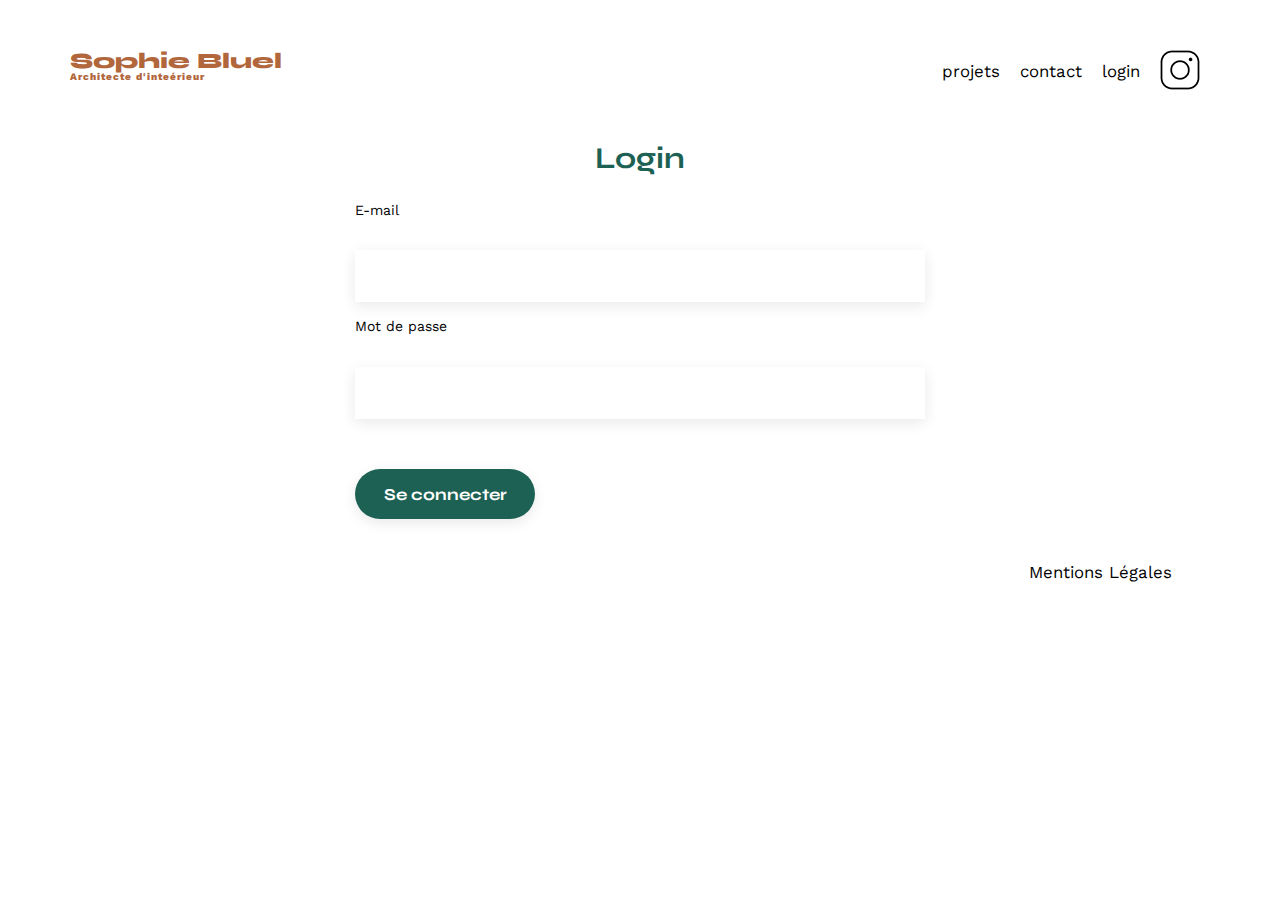
==== FrontEnd/login.html @ d4974e91 "feat login page implemented, not fonctionnal, needs adjustments on css" ====
<!DOCTYPE html>
<html lang="fr">

<head>
  <meta charset="UTF-8">
  <title>Sophie Bluel - Architecte d'intérieur</title>
  <meta name="viewport" content="width=device-width, initial-scale=1.0">
  <link rel="preconnect" href="https://fonts.googleapis.com">
  <link rel="preconnect" href="https://fonts.gstatic.com" crossorigin>
  <link rel="icon" type="image/x-icon" href="./assets/icons/favicon.ico.png">
  <link href="https://fonts.googleapis.com/css2?family=Syne:wght@700;800&family=Work+Sans&display=swap"
    rel="stylesheet">
  <meta name="description" content="">
  <link rel="stylesheet" href="./assets/style.css">

</head>

<body>
  <header>
    <h1>Sophie Bluel <span>Architecte d'inteérieur</span></h1>
    <nav>
      <ul>
        <li>projets</li>
        <li>contact</li>
        <li><a href="#" id="login">login</a></li>
        <li><img src="./assets/icons/instagram.png" alt="Instagram"></li>
      </ul>
    </nav>
  </header>
  <main>
    <section id="login">
      <h2>Login</h2>
      <form>
        <label for="email">E-mail</label>
        <input type="email" name="email" id="email" required>
        <label for="password">Mot de passe</label>
        <input type="password" name="password" id="password">
        <input type="submit" value="Se connecter">
      </form>
    </section>
  </main>

  <footer>
    <nav>
      <ul>
        <li>Mentions Légales</li>
      </ul>
    </nav>
  </footer>
  <script src="./login.js"></script>
</body>

</html>
---- FrontEnd/assets/style.css ----
/* http://meyerweb.com/eric/tools/css/reset/
   v2.0 | 20110126
   License: none (public domain)
*/

html,
body,
div,
span,
applet,
object,
iframe,
h1,
h2,
h3,
h4,
h5,
h6,
p,
blockquote,
pre,
a,
abbr,
acronym,
address,
big,
cite,
code,
del,
dfn,
em,
img,
ins,
kbd,
q,
s,
samp,
small,
strike,
strong,
sub,
sup,
tt,
var,
b,
u,
i,
center,
dl,
dt,
dd,
ol,
ul,
li,
fieldset,
form,
label,
legend,
table,
caption,
tbody,
tfoot,
thead,
tr,
th,
td,
article,
aside,
canvas,
details,
embed,
figure,
figcaption,
footer,
header,
hgroup,
menu,
nav,
output,
ruby,
section,
summary,
time,
mark,
audio,
video {
	margin: 0;
	padding: 0;
	border: 0;
	font-size: 100%;
	font: inherit;
	vertical-align: baseline;
	text-decoration: none;
}

a,
a:visited {
	color: #000000;
}

a:hover {
	color: #B1663C;
}


/* HTML5 display-role reset for older browsers */
article,
aside,
details,
figcaption,
figure,
footer,
header,
hgroup,
menu,
nav,
section {
	display: block;
}

body {
	line-height: 1;
}

ol,
ul {
	list-style: none;
}

blockquote,
q {
	quotes: none;
}

blockquote:before,
blockquote:after,
q:before,
q:after {
	content: '';
	content: none;
}

table {
	border-collapse: collapse;
	border-spacing: 0;
}

/** end reset css**/
body {
	max-width: 1140px;
	margin: auto;
	font-family: 'Work Sans';
	font-size: 14px;
}

header {
	display: flex;
	justify-content: space-between;
	margin: 50px 0
}

section {
	margin: 50px 0
}

h1 {
	display: flex;
	flex-direction: column;
	font-family: 'Syne';
	font-size: 22px;
	font-weight: 800;
	color: #B1663C
}

h1>span {
	font-family: 'Work Sans';
	font-size: 10px;
	letter-spacing: 0.1em;
	;
}

h2 {
	font-family: 'Syne';
	font-weight: 700;
	font-size: 30px;
	color: #1D6154
}

nav ul {
	display: flex;
	align-items: center;
	list-style-type: none;

}

nav li {
	padding: 0 10px;
	font-size: 1.2em;
}

li:hover {
	color: #B1663C;
}

#introduction {
	display: flex;
	align-items: center;
}

#introduction figure {
	flex: 1
}

#introduction img {
	display: block;
	margin: auto;
	width: 80%;
}

#introduction article {
	flex: 1
}

#introduction h2 {
	margin-bottom: 1em;
}

#introduction p {
	margin-bottom: 0.5em;
}

#portfolio h2 {
	text-align: center;
	margin-bottom: 1em;
}

.filters {
	display: flex;
	align-items: center;
	justify-content: center;
}

.filters .filter {
	color: #1D6154;
	font-family: 'Syne';
	font-weight: 700;
	background: none;
	padding: 5px 15px;
	margin: 20px 5px 40px;
	border: #1D6154 solid 1px;
	border-radius: 20px;
	cursor: pointer;
}

.filters .filter:hover {
	background-color: #1D6154;
	color: #ffffff;
}

.filters .filter:focus {
	background-color: #1D6154;
	color: #ffffff;
}

.gallery {
	width: 100%;
	display: grid;
	grid-template-columns: 1fr 1fr 1fr;
	grid-column-gap: 20px;
	grid-row-gap: 20px;
}

.gallery img {
	width: 100%;

}

#contact,
#login {
	width: 50%;
	margin: auto;
}

#contact>*,
#login>* {
	text-align: center;

}

#contact h2,
#login h2 {
	margin-bottom: 20px;
}

#contact form,
#login form {
	text-align: left;
	margin-top: 30px;
	display: flex;
	flex-direction: column;
}

#contact input,
#login input {
	height: 50px;
	font-size: 1.2em;
	border: none;
	box-shadow: 0px 4px 14px rgba(0, 0, 0, 0.09);
}

#contact label,
#login input {
	margin: 2em 0 1em 0;
}

#contact textarea {
	border: none;
	box-shadow: 0px 4px 14px rgba(0, 0, 0, 0.09);
}

input[type="submit"] {
	font-family: 'Syne';
	font-weight: 700;
	color: white;
	background-color: #1D6154;
	margin: 2em auto;
	width: 180px;
	text-align: center;
	border-radius: 60px;
}

footer nav ul {
	display: flex;
	justify-content: flex-end;
	margin: 2em;

}
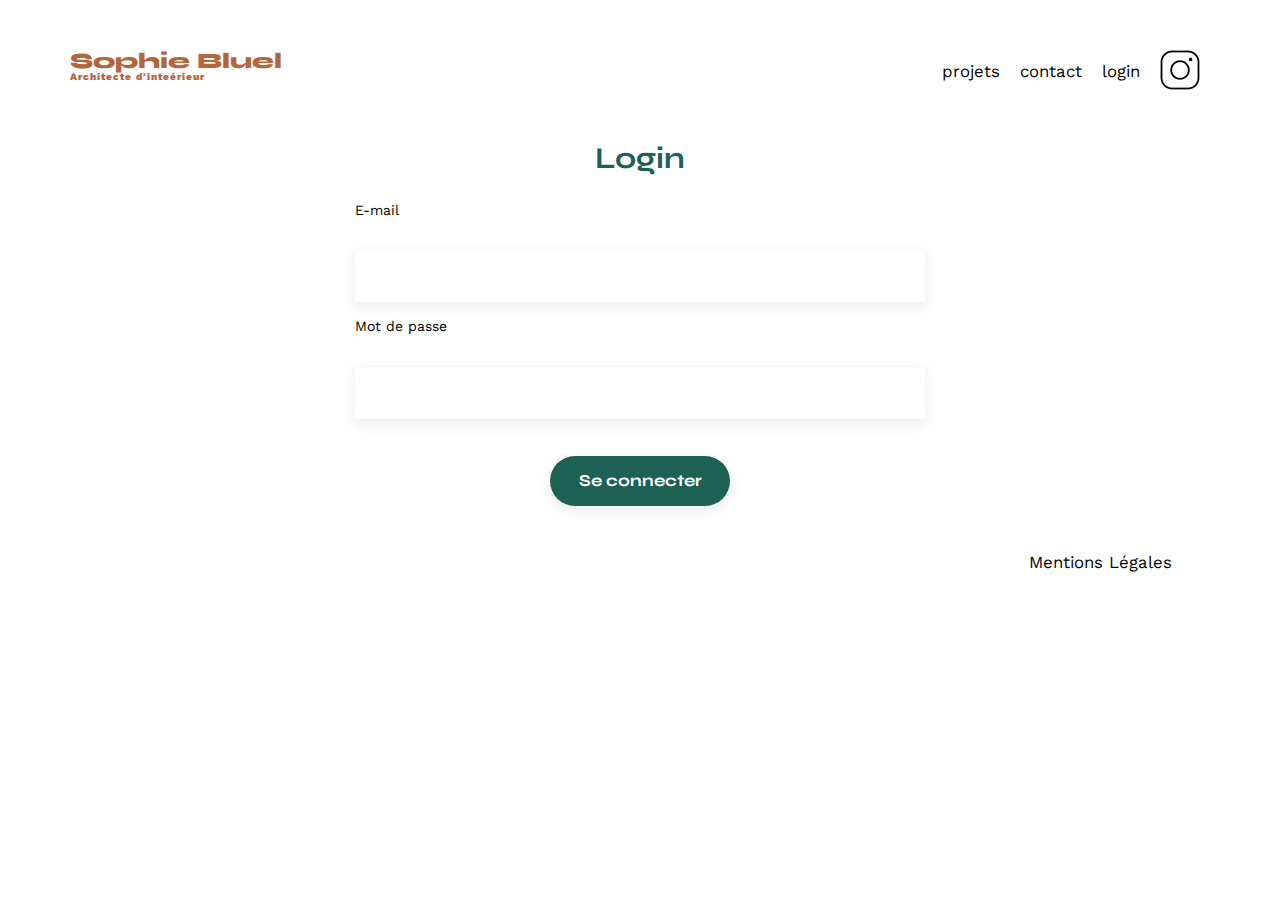
==== commit cb1b078a: "Refactor: modified error login" ====
--- a/FrontEnd/login.html
+++ b/FrontEnd/login.html
@@ -30,11 +30,13 @@
   <main>
     <section id="login">
       <h2>Login</h2>
-      <form>
+      <form id="login-form">
         <label for="email">E-mail</label>
         <input type="email" name="email" id="email" required>
         <label for="password">Mot de passe</label>
         <input type="password" name="password" id="password">
+        <div class="error">Les informations utilisateur / mot de
+          passe sont incorrectes</div>
         <input type="submit" value="Se connecter">
       </form>
     </section>
--- a/FrontEnd/assets/style.css
+++ b/FrontEnd/assets/style.css
@@ -202,6 +202,10 @@
 	color: #B1663C;
 }
 
+#logout {
+	display: none
+}
+
 #introduction {
 	display: flex;
 	align-items: center;
@@ -227,6 +231,10 @@
 
 #introduction p {
 	margin-bottom: 0.5em;
+}
+
+#modify-btn {
+	display: none;
 }
 
 #portfolio h2 {
@@ -318,7 +326,8 @@
 	box-shadow: 0px 4px 14px rgba(0, 0, 0, 0.09);
 }
 
-input[type="submit"] {
+input[type="submit"],
+#addWork {
 	font-family: 'Syne';
 	font-weight: 700;
 	color: white;
@@ -329,9 +338,73 @@
 	border-radius: 60px;
 }
 
+#login-form>input[type=submit] {
+	margin: 20px auto;
+
+}
+
+#addWork {
+	padding: 10px;
+	width: 250px;
+}
+
 footer nav ul {
 	display: flex;
 	justify-content: flex-end;
+	bottom: 0;
 	margin: 2em;
-
+}
+
+.modal {
+	display: flex;
+	align-items: center;
+	justify-content: center;
+	position: fixed;
+	top: 0;
+	left: 0;
+	width: 100%;
+	height: 100%;
+	background: rgba(0, 0, 0, 0.4);
+}
+
+h3 {
+	font-size: 26px;
+}
+
+.modal-wrapper {
+	background-color: #fff;
+	width: 700px;
+	padding: 70px;
+	margin: auto;
+	display: flex;
+	flex-direction: column;
+	justify-content: center;
+	align-items: center;
+	border-radius: 20px;
+	position: relative;
+}
+
+.modal-wrapper i {
+	font-size: 22px;
+	position: absolute;
+	top: 0;
+	right: 0;
+	margin: 25px;
+}
+
+#edit-gallery {
+	display: grid;
+	grid-template-columns: repeat(5, 1fr);
+	column-gap: 10px;
+	row-gap: 10px;
+	padding: 60px;
+}
+
+#editwork>img {
+	width: 100%;
+}
+
+.error {
+	color: red;
+	display: none;
 }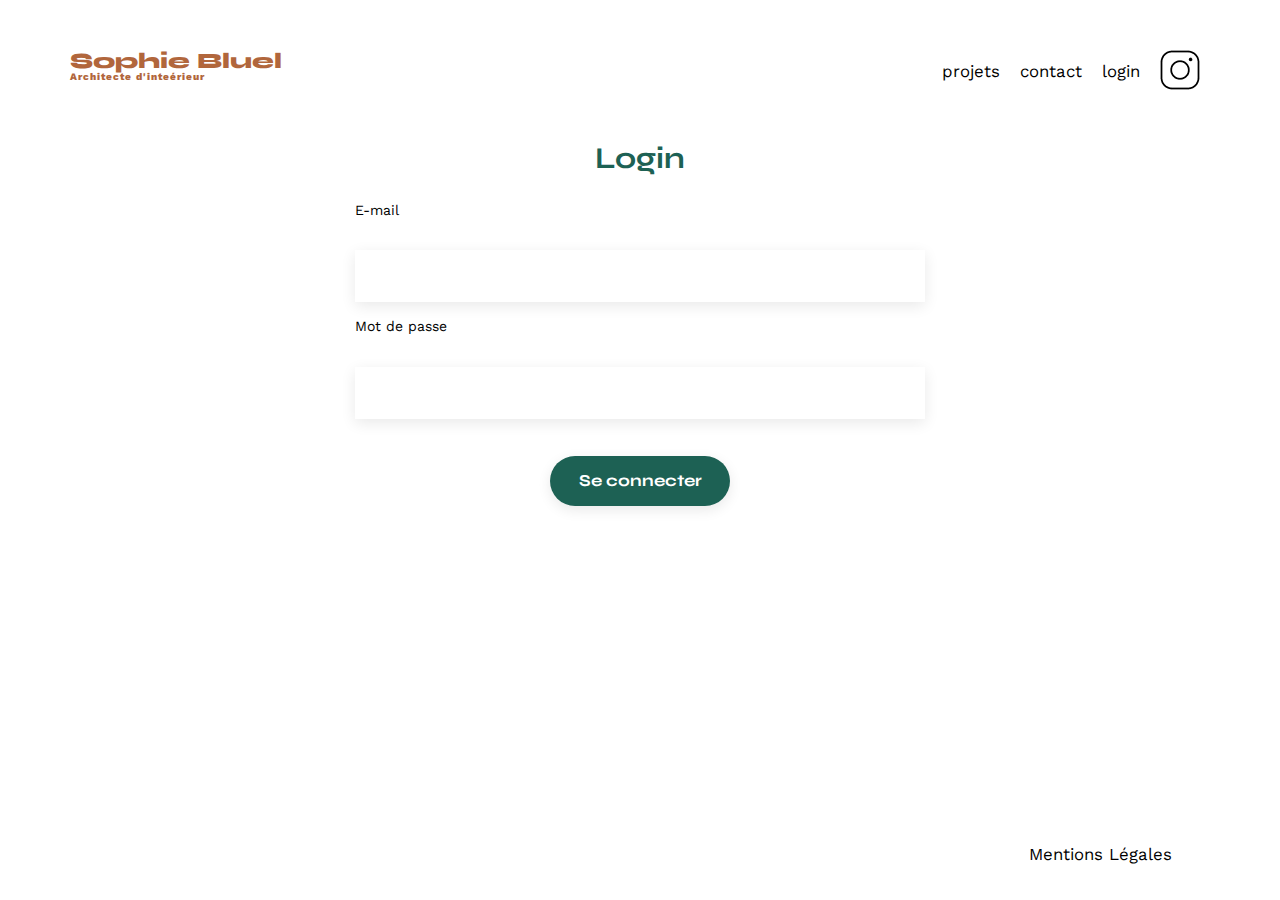
==== commit 7d432298: "feat: delete gallery" ====
--- a/FrontEnd/login.html
+++ b/FrontEnd/login.html
@@ -27,7 +27,7 @@
       </ul>
     </nav>
   </header>
-  <main>
+  <main class="loginmain">
     <section id="login">
       <h2>Login</h2>
       <form id="login-form">
--- a/FrontEnd/assets/style.css
+++ b/FrontEnd/assets/style.css
@@ -196,6 +196,7 @@
 nav li {
 	padding: 0 10px;
 	font-size: 1.2em;
+	cursor: pointer;
 }
 
 li:hover {
@@ -324,6 +325,7 @@
 #contact textarea {
 	border: none;
 	box-shadow: 0px 4px 14px rgba(0, 0, 0, 0.09);
+	resize: none;
 }
 
 input[type="submit"],
@@ -336,6 +338,26 @@
 	width: 180px;
 	text-align: center;
 	border-radius: 60px;
+	cursor: pointer;
+}
+
+.title {
+	display: flex;
+	justify-content: center;
+	align-items: center;
+}
+
+#modify-btn {
+	border: none;
+	background-color: #ffffff;
+	font-family: 'Syne';
+	font-size: 16px;
+	margin: 0 20px 20px 20px;
+	cursor: pointer;
+}
+
+.loginmain {
+	height: 75vh;
 }
 
 #login-form>input[type=submit] {
@@ -400,6 +422,13 @@
 	padding: 60px;
 }
 
+#deleteGallery {
+	color: red;
+	border: none;
+	background-color: #fff;
+	cursor: pointer;
+}
+
 #editwork>img {
 	width: 100%;
 }
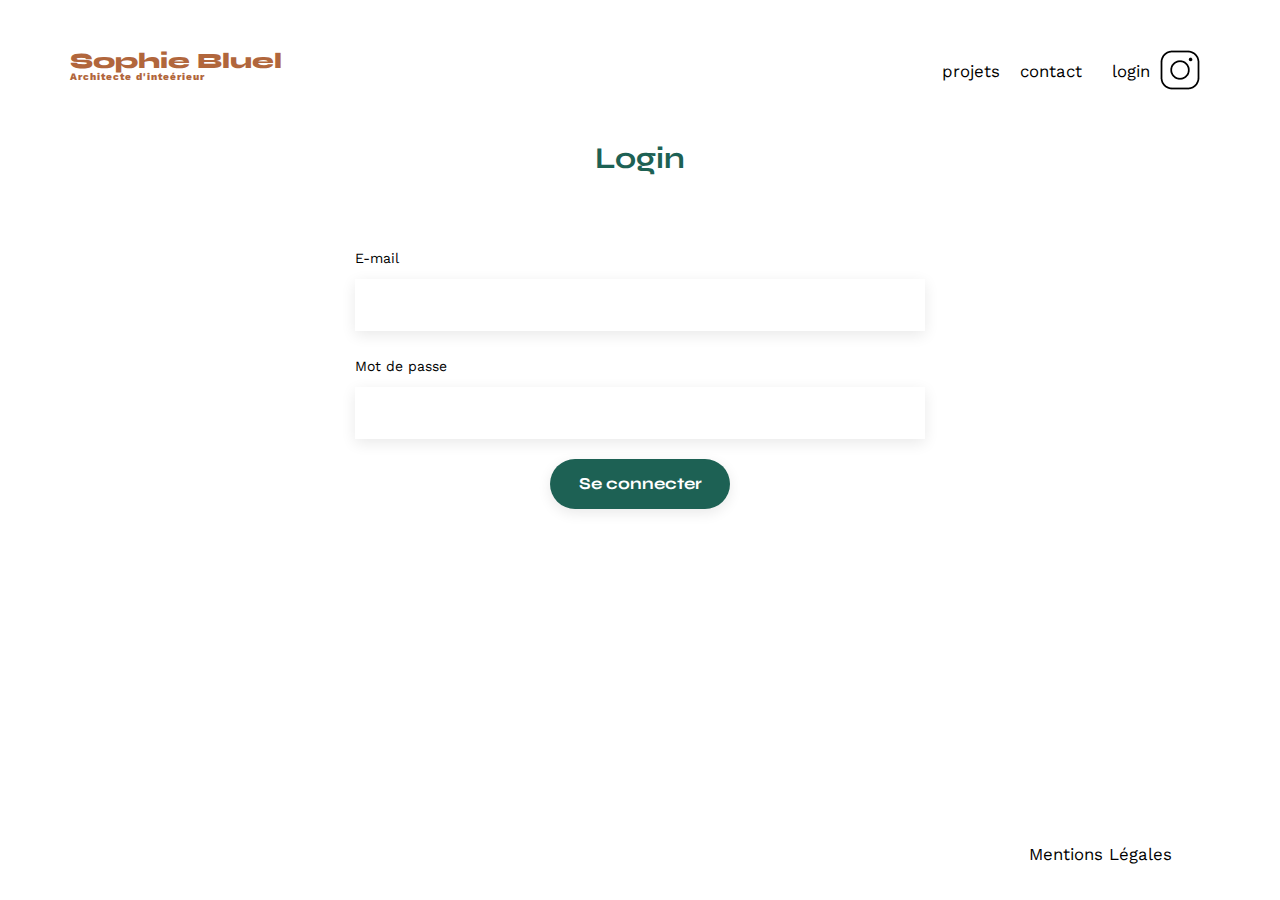
==== commit 0632227a: "refactor: add ApiService class" ====
--- a/FrontEnd/login.html
+++ b/FrontEnd/login.html
@@ -49,7 +49,7 @@
       </ul>
     </nav>
   </footer>
-  <script src="./login.js"></script>
+  <script type="module" src="./login.js"></script>
 </body>
 
 </html>--- a/FrontEnd/assets/style.css
+++ b/FrontEnd/assets/style.css
@@ -288,21 +288,21 @@
 #login {
 	width: 50%;
 	margin: auto;
-}
-
-#contact>*,
-#login>* {
-	text-align: center;
-
+	display: flex;
+	justify-content: center;
+	flex-direction: column;
 }
 
 #contact h2,
+#contact p,
 #login h2 {
 	margin-bottom: 20px;
+	text-align: center;
 }
 
 #contact form,
-#login form {
+#login form,
+#addmodal form {
 	text-align: left;
 	margin-top: 30px;
 	display: flex;
@@ -310,7 +310,9 @@
 }
 
 #contact input,
-#login input {
+#login input,
+#addmodal input,
+#addmodal select {
 	height: 50px;
 	font-size: 1.2em;
 	border: none;
@@ -318,7 +320,8 @@
 }
 
 #contact label,
-#login input {
+#login label,
+#addmodal label {
 	margin: 2em 0 1em 0;
 }
 
@@ -387,6 +390,7 @@
 	width: 100%;
 	height: 100%;
 	background: rgba(0, 0, 0, 0.4);
+	overflow: scroll;
 }
 
 h3 {
@@ -406,12 +410,39 @@
 	position: relative;
 }
 
-.modal-wrapper i {
+.modal-wrapper .cross {
 	font-size: 22px;
 	position: absolute;
 	top: 0;
 	right: 0;
 	margin: 25px;
+	cursor: pointer;
+}
+
+.modal-wrapper .back {
+	font-size: 22px;
+	position: absolute;
+	top: 0;
+	left: 0;
+	margin: 25px;
+	cursor: pointer;
+}
+
+#editwork>span>i,
+.custom-input-container>span>i {
+	position: absolute;
+	top: 0;
+	right: 0;
+	margin: 10px;
+	cursor: pointer;
+}
+
+.custom-input-container>span>i {
+	font-size: 20px;
+}
+
+#editwork {
+	position: relative;
 }
 
 #edit-gallery {
@@ -436,4 +467,89 @@
 .error {
 	color: red;
 	display: none;
+}
+
+#sizeError,
+#emptyFieldError {
+	color: red;
+	margin: 0 auto;
+	display: none;
+}
+
+#successAdd {
+	color: #1D6154;
+	margin: 0 auto;
+	display: none;
+}
+
+#sucessDelete {
+	display: none
+}
+
+.custom-input-container {
+	display: flex;
+	flex-direction: column;
+	justify-content: center;
+	align-items: center;
+	background-color: #E8F1F7;
+	height: 200px;
+	position: relative;
+}
+
+#preview {
+	height: 100%;
+}
+
+input[type="file"]::-webkit-file-upload-button {
+	visibility: hidden;
+}
+
+#addmodal form {
+	width: 400px;
+}
+
+#addmodal>div>form>div>label {
+	display: block;
+	width: 170px;
+	height: 40px;
+	border-radius: 25px;
+	background: #CBD6DC;
+	display: flex;
+	align-items: center;
+	justify-content: center;
+	color: #306685;
+	font-weight: bold;
+	cursor: pointer;
+	transition: transform .2s ease-out;
+	padding: 8px
+}
+
+#custom-input {
+	visibility: hidden
+}
+
+#addmodal input[type=submit] {
+	width: 237px;
+	height: 36px;
+	left: 600px;
+	top: 1239px;
+
+	background: #A7A7A7;
+	border-radius: 60px;
+}
+
+.custom-input-container i {
+	position: absolute;
+	top: 30px;
+	font-size: 60px;
+	color: #B9C5CC;
+}
+
+.custom-input-container p {
+	font-size: 10px;
+	margin: 10px;
+}
+
+.success {
+	display: none
 }